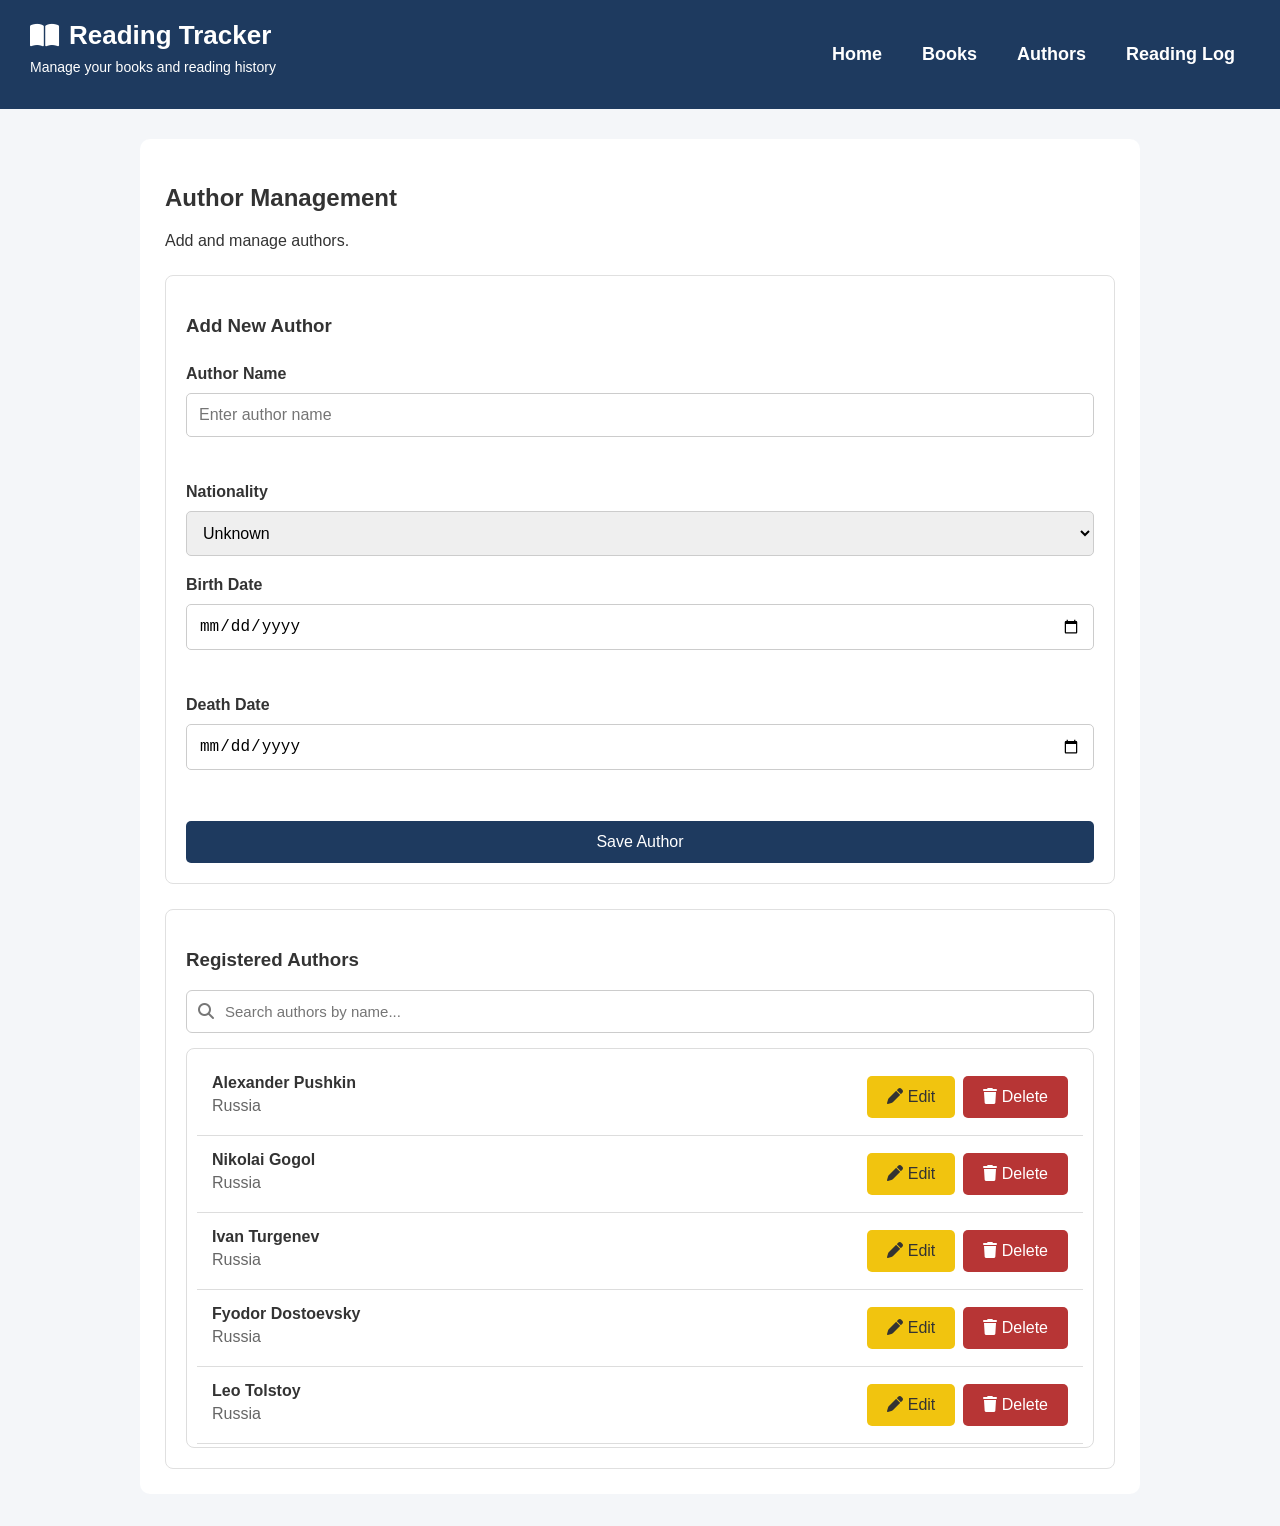
==== authors.html @ 20c5fd81 "Subindo código incompleto - Reading Tracker" ====
<!DOCTYPE html>
<html lang="en">
<head>
    <meta charset="UTF-8">
    <meta name="viewport" content="width=device-width, initial-scale=1.0">

    <title>Authors - Reading Tracker</title>
    <link rel="stylesheet" href="style.css">
    <link rel="stylesheet" href="https://cdnjs.cloudflare.com/ajax/libs/font-awesome/6.7.2/css/all.min.css">
</head>

<body>

    <div id="header-container"></div>

    <main>
        <h2>Author Management</h2>
        <p>Add and manage authors.</p>

        <section>
            <h3 id="form-heading">Add New Author</h3>

            <form id="author-form" novalidate>

                <input type="hidden" id="author-id">

                <label for="author-name">Author Name</label>
                <input
                    type="text"
                    id="author-name"
                    required
                    placeholder="Enter author name"
                >
                <small class="field-error" id="name-error"></small>

                <label for="author-country">Nationality</label>
                <select id="author-country">
                    <option value="">Unknown</option>
                </select>

                <label for="birth-date">Birth Date</label>
                <input type="date" id="birth-date">
                <small class="field-error" id="birth-error"></small>

                <label for="death-date">Death Date</label>
                <input type="date" id="death-date">
                <small class="field-error" id="death-error"></small>

                <button type="submit" id="save-author">
                    Save Author
                </button>

                <button type="button" id="cancel-edit" hidden>
                    Cancel Edit
                </button>

            </form>
        </section>

        <section>
    <h3>Registered Authors</h3>

    <div class="search-box">
        <i class="fa-solid fa-magnifying-glass"></i>
        <input
            type="text"
            id="author-search"
            placeholder="Search authors by name..."
        >
    </div>

    <div class="list-container">
        <div id="authors-list"></div>
    </div>
</section>
    </main>

    <!-- Delete Confirmation Modal -->
<div id="delete-modal" class="delete-modal">

    <div class="delete-content">

        <div class="delete-icon">
            <i class="fa-solid fa-trash"></i>
        </div>

        <h2>Delete Author?</h2>

        <p id="delete-message">
            Are you sure you want to delete this author?
        </p>

        <div class="delete-actions">

            <button type="button" id="cancel-delete">
                Cancel
            </button>

            <button type="button" id="confirm-delete">
                <i class="fa-solid fa-trash"></i>
                Delete
            </button>

        </div>

    </div>

</div>

    <div id="success-modal" class="success-modal">
    <div class="success-content">
        <div class="success-icon">
            <i class="fa-solid fa-check"></i>
        </div>

        <h2>Success!</h2>
        <p id="success-message">Registration completed successfully!</p>

        <button type="button" id="success-button">OK</button>
    </div>
</div>

    <script src="js/components.js"></script>

    <script type="module" src="js/authors.js"></script>
</body>
</html>
---- style.css ----
/* ==============================
   GENERAL
============================== */

* {
    box-sizing: border-box;
}

body {
    font-family: Arial, sans-serif;
    margin: 0;
    padding: 0;
    background-color: #f4f6f9;
    color: #333;
}

main {
    max-width: 1000px;
    margin: 30px auto;
    padding: 25px;
    background-color: white;
    border-radius: 10px;
}

section {
    margin-top: 25px;
    padding: 20px;
    border: 1px solid #e0e0e0;
    border-radius: 8px;
}


/* ==============================
   HEADER
============================== */

#header-container {
    width: 100%;
}

.main-header {
    background-color: #1e3a5f;
    color: white;
    width: 100%;
    box-sizing: border-box;
    padding: 20px 30px;

    display: flex;
    justify-content: space-between;
    align-items: center;
    gap: 20px;
}

.main-header nav {
    display: flex;
    align-items: center;
    justify-content: flex-end;
    flex-wrap: wrap;
    gap: 10px;
    padding-top: 0;
}

.header-title {
    display: flex;
    align-items: center;
    gap: 10px;
    font-size: 26px;
    font-weight: 700;
}

.header-info h1 {
    font-size: 26px;
    font-weight: 700;
    margin: 0;
}

.header-info p {
    margin-top: 8px;
    font-size: 14px;
}

.main-header nav a {
    color: white;
    text-decoration: none;
    font-weight: 600;
    font-size: 18px;
    padding: 10px 15px;
    border-radius: 5px;
    transition: 0.3s;
}

.main-header nav a:hover {
    background-color: white;
    color: #1e3a5f;
}

/* Menu mobile: escondido em computadores */

.menu-toggle {
    display: none;
    background: none;
    border: none;
    color: white;
    font-size: 28px;
    cursor: pointer;
    margin: 0;
    padding: 5px 10px;
}


/* ==============================
   FOOTER
============================== */

.main-footer {
    background-color: #142b47;
    color: white;
    text-align: center;
    padding: 20px;
    margin-top: 30px;
}

footer {
    text-align: center;
    padding: 20px;
    color: #666;
}


/* ==============================
   FORMS AND INPUTS
============================== */

form {
    display: flex;
    flex-direction: column;
    gap: 10px;
}

label {
    font-weight: bold;
    margin-top: 10px;
}

input,
select {
    padding: 12px;
    border: 1px solid #ccc;
    border-radius: 5px;
    font-size: 16px;
    width: 100%;
}

select[multiple] {
    min-height: 90px;
}

textarea {
    padding: 12px;
    border: 1px solid #ccc;
    border-radius: 5px;
    font-family: Arial, sans-serif;
    font-size: 16px;
    resize: vertical;
}

small {
    color: #666;
}

.field-error {
    display: block;
    color: #c62828;
    font-size: 13px;
    min-height: 16px;
}

input:disabled,
select:disabled,
textarea:disabled {
    background-color: #eeeeee;
    cursor: not-allowed;
}


/* ==============================
   GENERAL BUTTONS
============================== */

button {
    background-color: #1e3a5f;
    color: white;
    padding: 12px 20px;
    border: none;
    border-radius: 5px;
    cursor: pointer;
    font-size: 16px;
    margin-top: 15px;
}

button:hover {
    background-color: #315d8d;
}


/* ==============================
   EDIT AND DELETE BUTTONS
============================== */

/* Keep action buttons side by side */

.author-actions,
.book-actions {
    display: flex;
    flex-direction: row;
    gap: 8px;
    align-items: center;
}

.author-actions button,
.book-actions button {
    margin: 0;
}

/* Edit - Yellow */

.author-actions button:first-child,
.book-actions button:first-child,
#readings-list button:first-child {
    background-color: #f1c40f;
    color: #333;
}

.author-actions button:first-child:hover,
.book-actions button:first-child:hover,
#readings-list button:first-child:hover {
    background-color: #d4ac0d;
}

/* Delete - Red */

.author-actions button:last-child,
.book-actions button:last-child,
#readings-list button:last-child {
    background-color: #b73535;
    color: white;
}

.author-actions button:last-child:hover,
.book-actions button:last-child:hover,
#readings-list button:last-child:hover {
    background-color: #922b2b;
}

/* Cancel - Gray */

#cancel-edit,
#cancel-reading-edit,
#cancel-book-edit {
    background-color: #777;
}

#cancel-edit[hidden],
#cancel-reading-edit[hidden],
#cancel-book-edit[hidden] {
    display: none;
}


/* ==============================
   SEARCH BOX
============================== */

.search-box {
    position: relative;
    width: 100%;
    margin: 10px 0 15px;
}

.search-box i {
    position: absolute;
    left: 12px;
    top: 50%;
    transform: translateY(-50%);
    color: #777;
}

.search-box input {
    width: 100%;
    padding: 12px 12px 12px 38px;
    border: 1px solid #ccc;
    border-radius: 6px;
    font-size: 15px;
}

.search-box input:focus {
    outline: none;
    border-color: #1e3a5f;
}


/* ==============================
   AUTHOR MANAGEMENT
============================== */

.author-item {
    display: flex;
    justify-content: space-between;
    align-items: center;
    gap: 15px;
    padding: 15px;
    border-bottom: 1px solid #ddd;
}

.author-item p {
    margin: 5px 0;
    color: #666;
}


/* ==============================
   BOOK MANAGEMENT
============================== */

#books-list {
    padding: 15px;
    background-color: #f4f6f9;
    border-radius: 5px;
}

.book-item {
    display: flex;
    justify-content: space-between;
    align-items: center;
    gap: 15px;
    padding: 15px;
    border-bottom: 1px solid #ddd;
}

.book-item p {
    margin: 5px 0;
    color: #666;
}


/* ==============================
   THEME CREATION
============================== */

.new-theme-container {
    display: flex;
    gap: 10px;
    align-items: stretch;
}

.new-theme-container input {
    flex: 1;
    min-width: 0;
}

.new-theme-container button {
    margin-top: 0;
    white-space: nowrap;
}


/* ==============================
   FIRST READING
============================== */

#first-reading-section {
    margin-top: 20px;
    padding: 20px;
    border: 1px solid #ddd;
    border-radius: 8px;
}

#first-reading-section legend {
    font-weight: bold;
    padding: 0 8px;
}

.checkbox-label {
    display: flex;
    align-items: center;
    gap: 10px;
    cursor: pointer;
}

.checkbox-label input {
    width: auto;
    margin: 0;
}

#first-reading-fields {
    margin-top: 15px;
}

#first-reading-fields:not([hidden]) {
    display: flex;
    flex-direction: column;
    gap: 10px;
}

#first-reading-fields[hidden],
#first-reading-section[hidden] {
    display: none;
}


/* ==============================
   READING MANAGEMENT
============================== */

.table-wrapper {
    overflow-x: auto;
}

table {
    width: 100%;
    border-collapse: collapse;
    margin-top: 15px;
}

th,
td {
    padding: 12px;
    text-align: left;
    border-bottom: 1px solid #ddd;
}

th {
    background-color: #1e3a5f;
    color: white;
}

th button {
    background: transparent;
    margin: 0;
    padding: 4px;
    font-weight: bold;
}

td button {
    margin: 3px;
    padding: 8px;
}

/* Reset reading edit button */

#cancel-reading-edit {
    background-color: #777;
}


/* ==============================
   HOME - DATA MANAGEMENT
============================== */

.library-summary {
    display: flex;
    flex-wrap: wrap;
    gap: 20px;
}

.library-summary p {
    padding: 15px 20px;
    background-color: #f4f6f9;
    border-radius: 8px;
}

#reset-data-button {
    background-color: #b73535;
}

#reset-data-button:hover {
    background-color: #922b2b;
}

#reset-data-button:disabled,
#backup-data-button:disabled {
    opacity: 0.6;
    cursor: not-allowed;
}

#data-message {
    font-weight: bold;
    margin-top: 15px;
}


/* ==============================
   RESPONSIVE DESIGN
============================== */

/* Tablets and mobile devices */

@media (max-width: 768px) {

    .main-header {
        flex-wrap: wrap;
        padding: 20px;
    }

    /* Show hamburger only on small screens */

    .menu-toggle {
        display: block;
    }

    /* Hide navigation until clicked */

    .main-header nav {
        display: none;
        flex-direction: column;
        width: 100%;
        gap: 10px;
        padding-top: 20px;
    }

    /* Show navigation when activated */

    .main-header nav.active {
        display: flex;
    }

    .main-header nav a {
        display: block;
    }
}


/* Small mobile screens */

@media (max-width: 600px) {

    main {
        margin: 15px;
        padding: 15px;
    }

    .author-item,
    .book-item {
        flex-direction: column;
        align-items: flex-start;
    }

    .new-theme-container {
        flex-direction: column;
    }

    .author-actions,
    .book-actions {
        flex-direction: row;
    }
}

.readings-table-container {
    max-height: 400px;
    overflow-y: auto;
    overflow-x: auto;
    border: 1px solid #ddd;
    border-radius: 8px;
}

/* Mantém o cabeçalho da tabela visível durante a rolagem */
.readings-table-container thead th {
    position: sticky;
    top: 0;
    background-color: #1e3a5f;
    color: white;
    z-index: 2;
}

.list-container {
    max-height: 400px;
    overflow-y: auto;
    overflow-x: hidden;
    border: 1px solid #ddd;
    border-radius: 8px;
    padding: 10px;
}

.success-modal {
    display: none;
    position: fixed;
    inset: 0;
    background: rgba(0, 0, 0, 0.5);
    justify-content: center;
    align-items: center;
    z-index: 9999;
}

.success-content {
    background: white;
    padding: 35px;
    border-radius: 15px;
    text-align: center;
    width: 320px;
    max-width: calc(100% - 40px);
    box-shadow: 0 5px 25px rgba(0, 0, 0, 0.2);
    animation: appear 0.3s ease;
}

.success-icon {
    width: 65px;
    height: 65px;
    background: #d4edda;
    color: #28a745;
    border-radius: 50%;
    display: flex;
    align-items: center;
    justify-content: center;
    font-size: 30px;
    margin: 0 auto 15px;
}

.success-content h2 {
    color: #28a745;
    margin-bottom: 10px;
}

.success-content p {
    color: #555;
    margin-bottom: 20px;
}

.success-content button {
    background: #28a745;
    color: white;
    border: none;
    padding: 10px 30px;
    border-radius: 6px;
    cursor: pointer;
}

.success-content button:hover {
    background: #218838;
}

@keyframes appear {
    from {
        opacity: 0;
        transform: scale(0.8);
    }

    to {
        opacity: 1;
        transform: scale(1);
    }
}

/* READING ACTION BUTTONS */

.reading-actions {
    white-space: nowrap;
}

.reading-actions button {
    padding: 8px 14px;
    margin: 3px;
    border-radius: 5px;
    font-size: 14px;
    font-weight: 600;
    transition: 0.2s ease;
}

.reading-actions .edit-button {
    background-color: #f1c40f;
    color: #333;
}

.reading-actions .edit-button:hover {
    background-color: #d4ac0d;
    transform: translateY(-2px);
}

.reading-actions .delete-button {
    background-color: #b73535;
    color: white;
}

.reading-actions .delete-button:hover {
    background-color: #922b2b;
    transform: translateY(-2px);
}

/* ========================================
   SUCCESS MODAL
======================================== */

.success-modal {
    display: none;
    position: fixed;
    inset: 0;
    width: 100%;
    height: 100%;
    background: rgba(0, 0, 0, 0.5);
    justify-content: center;
    align-items: center;
    z-index: 9999;
}

.success-modal.active {
    display: flex;
}

.success-content {
    background: white;
    padding: 30px;
    border-radius: 12px;
    text-align: center;
    width: 350px;
    max-width: 90%;
    box-shadow: 0 5px 20px rgba(0, 0, 0, 0.2);
    animation: appear 0.3s ease;
}

/* ========================================
   DELETE CONFIRMATION MODAL
======================================== */

.delete-modal {
    display: none;
    position: fixed;
    inset: 0;
    background: rgba(0, 0, 0, 0.5);
    justify-content: center;
    align-items: center;
    z-index: 10000;
}

.delete-modal.active {
    display: flex;
}

.delete-content {
    background: white;
    padding: 30px;
    border-radius: 12px;
    width: 380px;
    max-width: 90%;
    text-align: center;
    box-shadow: 0 5px 20px rgba(0, 0, 0, 0.2);
    animation: appear 0.3s ease;
}

.delete-icon {
    width: 60px;
    height: 60px;
    background: #fde8e8;
    color: #b73535;
    border-radius: 50%;
    display: flex;
    align-items: center;
    justify-content: center;
    font-size: 25px;
    margin: 0 auto 15px;
}

.delete-content h2 {
    margin-bottom: 10px;
}

.delete-content p {
    color: #666;
    line-height: 1.5;
    margin-bottom: 25px;
}

.delete-actions {
    display: flex;
    justify-content: center;
    gap: 12px;
}

.delete-actions button {
    padding: 10px 20px;
    border: none;
    border-radius: 6px;
    cursor: pointer;
    font-weight: 600;
}

#cancel-delete {
    background: #e5e7eb;
    color: #333;
}

#cancel-delete:hover {
    background: #d1d5db;
}

#confirm-delete {
    background: #b73535;
    color: white;
}

#confirm-delete:hover {
    background: #922b2b;
}

#confirm-delete:disabled {
    opacity: 0.6;
    cursor: not-allowed;
}

#delete-message {
    white-space: pre-line;
    line-height: 1.6;
}
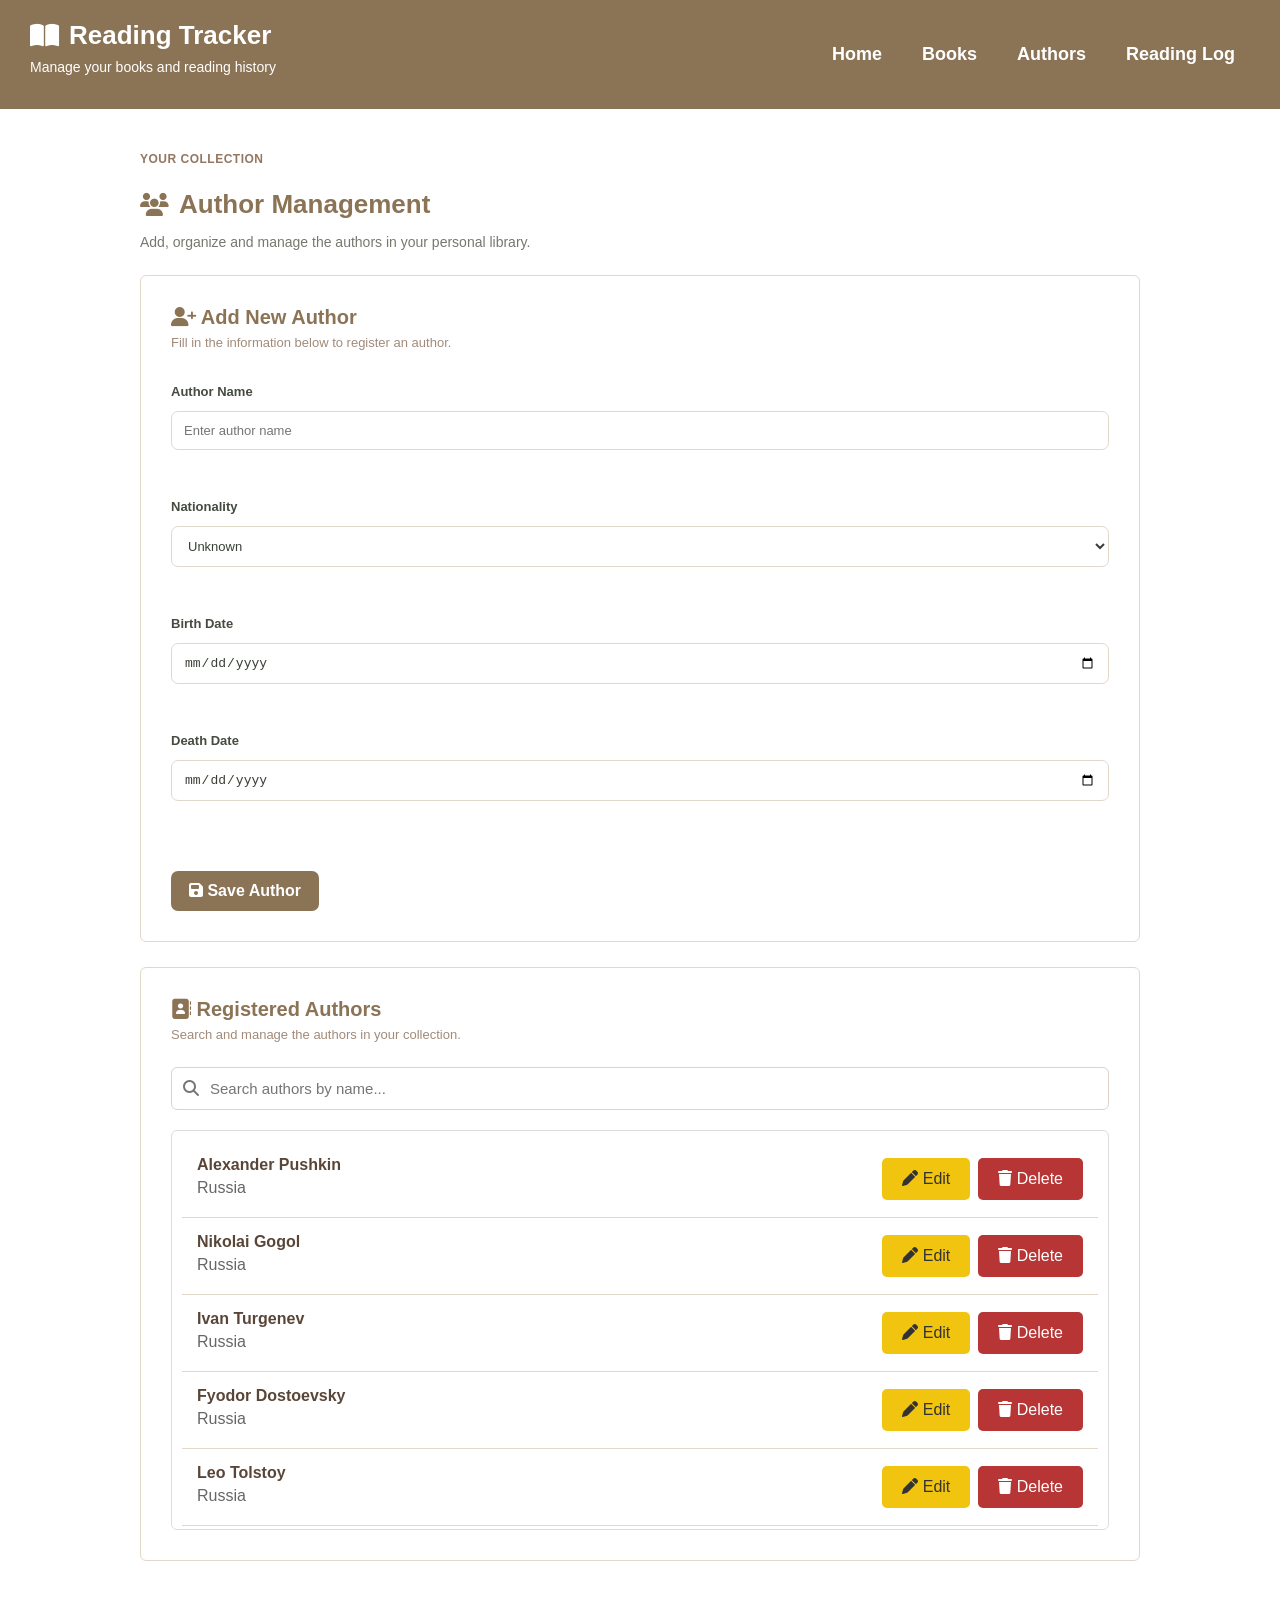
==== commit f8c8e800: "Ajustes no trabalho Reading-Tracker" ====
--- a/authors.html
+++ b/authors.html
@@ -1,128 +1,257 @@
-
 <!DOCTYPE html>
 <html lang="en">
+
 <head>
     <meta charset="UTF-8">
     <meta name="viewport" content="width=device-width, initial-scale=1.0">
 
     <title>Authors - Reading Tracker</title>
+
     <link rel="stylesheet" href="style.css">
-    <link rel="stylesheet" href="https://cdnjs.cloudflare.com/ajax/libs/font-awesome/6.7.2/css/all.min.css">
+
+    <link rel="stylesheet"
+          href="https://cdnjs.cloudflare.com/ajax/libs/font-awesome/6.7.2/css/all.min.css">
 </head>
 
 <body>
 
+    <!-- CABEÇALHO DA PÁGINA -->
     <div id="header-container"></div>
 
-    <main>
-        <h2>Author Management</h2>
-        <p>Add and manage authors.</p>
-
-        <section>
-            <h3 id="form-heading">Add New Author</h3>
+    <main class="books-page authors-page">
+
+        <!-- TÍTULO DA PÁGINA -->
+
+        <div class="page-heading">
+
+            <span class="section-subtitle">YOUR COLLECTION</span>
+
+            <h2>
+                <i class="fa-solid fa-users"></i>
+                Author Management
+            </h2>
+
+            <p>
+                Add, organize and manage the authors in your personal library.
+            </p>
+
+        </div>
+
+
+        <!-- FORMULÁRIO DE CADASTRO DE AUTORES -->
+
+        <section class="content-card">
+
+            <div class="card-heading">
+
+                <h3 id="form-heading">
+                    <i class="fa-solid fa-user-plus"></i>
+                    Add New Author
+                </h3>
+
+                <p>
+                    Fill in the information below to register an author.
+                </p>
+
+            </div>
+
 
             <form id="author-form" novalidate>
 
                 <input type="hidden" id="author-id">
 
+
+                <!-- NOME DO AUTOR -->
+
                 <label for="author-name">Author Name</label>
+
                 <input
                     type="text"
                     id="author-name"
                     required
                     placeholder="Enter author name"
                 >
+
                 <small class="field-error" id="name-error"></small>
 
+
+                <!-- NACIONALIDADE DO AUTOR -->
+
                 <label for="author-country">Nationality</label>
+
                 <select id="author-country">
+
                     <option value="">Unknown</option>
+
                 </select>
 
+                <small class="field-error" id="country-error"></small>
+
+
+                <!-- DATA DE NASCIMENTO -->
+
                 <label for="birth-date">Birth Date</label>
-                <input type="date" id="birth-date">
+
+                <input
+                    type="date"
+                    id="birth-date"
+                >
+
                 <small class="field-error" id="birth-error"></small>
 
+
+                <!-- DATA DE FALECIMENTO -->
+
                 <label for="death-date">Death Date</label>
-                <input type="date" id="death-date">
+
+                <input
+                    type="date"
+                    id="death-date"
+                >
+
                 <small class="field-error" id="death-error"></small>
 
-                <button type="submit" id="save-author">
-                    Save Author
+
+                <!-- BOTÕES DO FORMULÁRIO -->
+
+                <div class="form-actions">
+
+                    <button type="submit" id="save-author">
+
+                        <i class="fa-solid fa-floppy-disk"></i>
+                        Save Author
+
+                    </button>
+
+                    <button
+                        type="button"
+                        id="cancel-edit"
+                        hidden>
+
+                        <i class="fa-solid fa-xmark"></i>
+                        Cancel Edit
+
+                    </button>
+
+                </div>
+
+            </form>
+
+        </section>
+
+
+        <!-- LISTA DE AUTORES CADASTRADOS -->
+
+        <section class="content-card">
+
+            <div class="card-heading">
+
+                <h3>
+                    <i class="fa-solid fa-address-book"></i>
+                    Registered Authors
+                </h3>
+
+                <p>
+                    Search and manage the authors in your collection.
+                </p>
+
+            </div>
+
+
+            <!-- CAMPO DE PESQUISA -->
+
+            <div class="search-box">
+
+                <i class="fa-solid fa-magnifying-glass"></i>
+
+                <input
+                    type="text"
+                    id="author-search"
+                    placeholder="Search authors by name..."
+                >
+
+            </div>
+
+
+            <!-- EXIBIÇÃO DA LISTA DE AUTORES -->
+
+            <div class="list-container">
+
+                <div id="authors-list"></div>
+
+            </div>
+
+        </section>
+
+    </main>
+
+
+    <!-- MODAL DE CONFIRMAÇÃO DE EXCLUSÃO -->
+
+    <div id="delete-modal" class="delete-modal">
+
+        <div class="delete-content">
+
+            <div class="delete-icon">
+                <i class="fa-solid fa-trash"></i>
+            </div>
+
+            <h2>Delete Author?</h2>
+
+            <p id="delete-message">
+                Are you sure you want to delete this author?
+            </p>
+
+            <div class="delete-actions">
+
+                <button type="button" id="cancel-delete">
+                    Cancel
                 </button>
 
-                <button type="button" id="cancel-edit" hidden>
-                    Cancel Edit
+                <button type="button" id="confirm-delete">
+
+                    <i class="fa-solid fa-trash"></i>
+                    Delete
+
                 </button>
 
-            </form>
-        </section>
-
-        <section>
-    <h3>Registered Authors</h3>
-
-    <div class="search-box">
-        <i class="fa-solid fa-magnifying-glass"></i>
-        <input
-            type="text"
-            id="author-search"
-            placeholder="Search authors by name..."
-        >
+            </div>
+
+        </div>
+
     </div>
 
-    <div class="list-container">
-        <div id="authors-list"></div>
+
+    <!-- MODAL DE SUCESSO -->
+
+    <div id="success-modal" class="success-modal">
+
+        <div class="success-content">
+
+            <div class="success-icon">
+                <i class="fa-solid fa-check"></i>
+            </div>
+
+            <h2>Success!</h2>
+
+            <p id="success-message">
+                Registration completed successfully!
+            </p>
+
+            <button type="button" id="success-button">
+                OK
+            </button>
+
+        </div>
+
     </div>
-</section>
-    </main>
-
-    <!-- Delete Confirmation Modal -->
-<div id="delete-modal" class="delete-modal">
-
-    <div class="delete-content">
-
-        <div class="delete-icon">
-            <i class="fa-solid fa-trash"></i>
-        </div>
-
-        <h2>Delete Author?</h2>
-
-        <p id="delete-message">
-            Are you sure you want to delete this author?
-        </p>
-
-        <div class="delete-actions">
-
-            <button type="button" id="cancel-delete">
-                Cancel
-            </button>
-
-            <button type="button" id="confirm-delete">
-                <i class="fa-solid fa-trash"></i>
-                Delete
-            </button>
-
-        </div>
-
-    </div>
-
-</div>
-
-    <div id="success-modal" class="success-modal">
-    <div class="success-content">
-        <div class="success-icon">
-            <i class="fa-solid fa-check"></i>
-        </div>
-
-        <h2>Success!</h2>
-        <p id="success-message">Registration completed successfully!</p>
-
-        <button type="button" id="success-button">OK</button>
-    </div>
-</div>
+
+
+    <!-- ARQUIVOS JAVASCRIPT -->
 
     <script src="js/components.js"></script>
 
     <script type="module" src="js/authors.js"></script>
+
 </body>
-</html>
+</html>
--- a/style.css
+++ b/style.css
@@ -11,7 +11,7 @@
     font-family: Arial, sans-serif;
     margin: 0;
     padding: 0;
-    background-color: #f4f6f9;
+    background-color: #ffffff;
     color: #333;
 }
 
@@ -20,14 +20,14 @@
     margin: 30px auto;
     padding: 25px;
     background-color: white;
-    border-radius: 10px;
+    border-radius: 7px;
 }
 
 section {
     margin-top: 25px;
     padding: 20px;
-    border: 1px solid #e0e0e0;
-    border-radius: 8px;
+    border: 1px solid #e2d8ca;
+    border-radius: 6px;
 }
 
 
@@ -40,7 +40,7 @@
 }
 
 .main-header {
-    background-color: #1e3a5f;
+    background-color: #8b7355;
     color: white;
     width: 100%;
     box-sizing: border-box;
@@ -92,7 +92,7 @@
 
 .main-header nav a:hover {
     background-color: white;
-    color: #1e3a5f;
+    color: #8b7355;
 }
 
 /* Menu mobile: escondido em computadores */
@@ -114,7 +114,7 @@
 ============================== */
 
 .main-footer {
-    background-color: #142b47;
+    background-color: #725d45;
     color: white;
     text-align: center;
     padding: 20px;
@@ -146,7 +146,7 @@
 input,
 select {
     padding: 12px;
-    border: 1px solid #ccc;
+    border: 1px solid #dfd2c8;
     border-radius: 5px;
     font-size: 16px;
     width: 100%;
@@ -158,7 +158,7 @@
 
 textarea {
     padding: 12px;
-    border: 1px solid #ccc;
+    border: 1px solid #dfd2c8;
     border-radius: 5px;
     font-family: Arial, sans-serif;
     font-size: 16px;
@@ -189,7 +189,7 @@
 ============================== */
 
 button {
-    background-color: #1e3a5f;
+    background-color: #8b7355;
     color: white;
     padding: 12px 20px;
     border: none;
@@ -200,7 +200,7 @@
 }
 
 button:hover {
-    background-color: #315d8d;
+    background-color: #d8c8ad;
 }
 
 
@@ -258,7 +258,7 @@
 #cancel-edit,
 #cancel-reading-edit,
 #cancel-book-edit {
-    background-color: #777;
+    background-color: #dbd2d2;
 }
 
 #cancel-edit[hidden],
@@ -289,14 +289,14 @@
 .search-box input {
     width: 100%;
     padding: 12px 12px 12px 38px;
-    border: 1px solid #ccc;
+    border: 1px solid #dfd2c8;
     border-radius: 6px;
     font-size: 15px;
 }
 
 .search-box input:focus {
     outline: none;
-    border-color: #1e3a5f;
+    border-color: #8b7355;
 }
 
 
@@ -310,7 +310,7 @@
     align-items: center;
     gap: 15px;
     padding: 15px;
-    border-bottom: 1px solid #ddd;
+    border-bottom: 1px solid #e2d8ca;
 }
 
 .author-item p {
@@ -325,7 +325,7 @@
 
 #books-list {
     padding: 15px;
-    background-color: #f4f6f9;
+    background-color: transparent;
     border-radius: 5px;
 }
 
@@ -335,7 +335,7 @@
     align-items: center;
     gap: 15px;
     padding: 15px;
-    border-bottom: 1px solid #ddd;
+    border-bottom: 1px solid #e2d8ca;
 }
 
 .book-item p {
@@ -371,21 +371,21 @@
 
 #first-reading-section {
     margin-top: 20px;
-    padding: 20px;
-    border: 1px solid #ddd;
-    border-radius: 8px;
+    padding: 0;
+    border: 0;
 }
 
 #first-reading-section legend {
-    font-weight: bold;
-    padding: 0 8px;
+    padding: 0;
+    font-weight: normal;
 }
 
 .checkbox-label {
-    display: flex;
-    align-items: center;
-    gap: 10px;
+    display: inline-flex;
+    align-items: center;
+    gap: 8px;
     cursor: pointer;
+    font-weight: normal;
 }
 
 .checkbox-label input {
@@ -394,7 +394,7 @@
 }
 
 #first-reading-fields {
-    margin-top: 15px;
+    margin-top: 12px;
 }
 
 #first-reading-fields:not([hidden]) {
@@ -427,11 +427,11 @@
 td {
     padding: 12px;
     text-align: left;
-    border-bottom: 1px solid #ddd;
+    border-bottom: 1px solid #e2d8ca;
 }
 
 th {
-    background-color: #1e3a5f;
+    background-color: #8b7355;
     color: white;
 }
 
@@ -450,7 +450,7 @@
 /* Reset reading edit button */
 
 #cancel-reading-edit {
-    background-color: #777;
+    background-color: #9e9d9d;
 }
 
 
@@ -466,8 +466,8 @@
 
 .library-summary p {
     padding: 15px 20px;
-    background-color: #f4f6f9;
-    border-radius: 8px;
+    background-color: transparent;
+    border-radius: 6px;
 }
 
 #reset-data-button {
@@ -561,14 +561,14 @@
     overflow-y: auto;
     overflow-x: auto;
     border: 1px solid #ddd;
-    border-radius: 8px;
+    border-radius: 6px;
 }
 
 /* Mantém o cabeçalho da tabela visível durante a rolagem */
 .readings-table-container thead th {
     position: sticky;
     top: 0;
-    background-color: #1e3a5f;
+    background-color: #8b7355;
     color: white;
     z-index: 2;
 }
@@ -578,7 +578,7 @@
     overflow-y: auto;
     overflow-x: hidden;
     border: 1px solid #ddd;
-    border-radius: 8px;
+    border-radius: 6px;
     padding: 10px;
 }
 
@@ -673,7 +673,6 @@
 
 .reading-actions .edit-button:hover {
     background-color: #d4ac0d;
-    transform: translateY(-2px);
 }
 
 .reading-actions .delete-button {
@@ -683,7 +682,6 @@
 
 .reading-actions .delete-button:hover {
     background-color: #922b2b;
-    transform: translateY(-2px);
 }
 
 /* ========================================
@@ -709,7 +707,7 @@
 .success-content {
     background: white;
     padding: 30px;
-    border-radius: 12px;
+    border-radius: 6px;
     text-align: center;
     width: 350px;
     max-width: 90%;
@@ -738,7 +736,7 @@
 .delete-content {
     background: white;
     padding: 30px;
-    border-radius: 12px;
+    border-radius: 6px;
     width: 380px;
     max-width: 90%;
     text-align: center;
@@ -809,4 +807,940 @@
 #delete-message {
     white-space: pre-line;
     line-height: 1.6;
-}+}
+
+.modal-overlay {
+    position: fixed;
+    inset: 0;
+    background: rgba(0, 0, 0, 0.5);
+    display: flex;
+    justify-content: center;
+    align-items: center;
+    z-index: 1000;
+}
+
+.modal-overlay.hidden {
+    display: none;
+}
+
+.modal-content {
+    background: white;
+    padding: 30px;
+    border-radius: 6px;
+    width: 90%;
+    max-width: 420px;
+    text-align: center;
+    box-shadow: 0 4px 20px rgba(0, 0, 0, 0.2);
+}
+
+.modal-icon {
+    font-size: 35px;
+    margin-bottom: 10px;
+}
+
+.modal-title {
+    margin-bottom: 12px;
+    color: #8b7355;
+}
+
+.modal-message {
+    color: #555;
+    line-height: 1.5;
+    margin-bottom: 25px;
+}
+
+.modal-actions {
+    display: flex;
+    justify-content: center;
+    gap: 12px;
+}
+
+.btn-cancel,
+.btn-reset {
+    padding: 10px 18px;
+    border: none;
+    border-radius: 6px;
+    cursor: pointer;
+    font-weight: bold;
+}
+
+.btn-cancel {
+    background: #e5e7eb;
+    color: #a4a1a1;
+}
+
+.btn-reset {
+    background: #dc3545;
+    color: white;
+}
+
+th button[data-sort] {
+    background: transparent;
+    border: none;
+    color: inherit;
+    font: inherit;
+    font-weight: bold;
+    cursor: pointer;
+    display: inline-flex;
+    align-items: center;
+    gap: 7px;
+}
+
+th button[data-sort] i {
+    font-size: 12px;
+    opacity: 0.7;
+}
+
+th button[data-sort]:hover {
+    color: #8b7355;
+}
+
+th button[data-sort]:hover i {
+    opacity: 1;
+}
+
+/* ==============================
+   HOME DASHBOARD
+============================== */
+
+.home-page {
+    max-width: 1050px;
+    margin: 40px auto;
+    padding: 0 25px 40px;
+}
+
+/* Welcome */
+
+.home-hero {
+    position: relative;
+    display: flex;
+    justify-content: space-between;
+    align-items: center;
+    overflow: hidden;
+    padding: 38px 42px;
+    margin-bottom: 30px;
+    background: #8b7355;
+    border-radius: 6px;
+    color: white;
+    box-shadow: none;
+}
+
+.hero-text {
+    max-width: 650px;
+    position: relative;
+    z-index: 1;
+}
+
+.hero-label {
+    display: inline-flex;
+    align-items: center;
+    gap: 8px;
+    margin-bottom: 14px;
+    color: #f1e8dc;
+    font-size: 12px;
+    font-weight: 700;
+    letter-spacing: 0.5px;
+}
+
+.home-hero h2 {
+    margin: 0 0 12px;
+    color: white;
+    font-size: 29px;
+}
+
+.home-hero p {
+    margin: 0;
+    color: #f8f4ed;
+    font-size: 15px;
+    line-height: 1.7;
+}
+
+.hero-decoration {
+    display: flex;
+    align-items: center;
+    justify-content: center;
+    width: 125px;
+    height: 125px;
+    margin-left: 20px;
+    flex-shrink: 0;
+    border-radius: 50%;
+    background: rgba(255, 255, 255, 0.10);
+    color: rgba(255, 255, 255, 0.85);
+    font-size: 55px;
+}
+
+/* Dashboard Sections */
+
+.home-page .dashboard-section {
+    padding: 28px 30px;
+    margin-bottom: 25px;
+    background: white;
+    border: 1px solid #e2d8ca;
+    border-radius: 6px;
+    box-shadow: none;
+}
+
+.section-heading {
+    display: flex;
+    justify-content: space-between;
+    align-items: center;
+    margin-bottom: 22px;
+}
+
+.section-subtitle {
+    color: #927763;
+    font-size: 12px;
+    font-weight: 700;
+    letter-spacing: 0.5px;
+}
+
+.section-heading h3 {
+    margin: 5px 0;
+    color: #8b7355;
+    font-size: 21px;
+}
+
+.section-heading p {
+    margin: 0;
+    color: #77786d;
+    font-size: 13px;
+}
+
+/* Summary Cards */
+
+.home-page .library-summary {
+    display: grid;
+    grid-template-columns: repeat(3, minmax(0, 1fr));
+    gap: 18px;
+}
+
+.summary-card {
+    display: flex;
+    align-items: center;
+    gap: 16px;
+    min-width: 0;
+    padding: 22px 18px;
+    background: #f5f0e8;
+    border: 1px solid #f1e8dc;
+    border-radius: 7px;
+    transition: background-color 0.2s ease;
+}
+
+.summary-card:hover {
+    box-shadow: none;
+}
+
+.summary-icon {
+    display: flex;
+    align-items: center;
+    justify-content: center;
+    width: 48px;
+    height: 48px;
+    flex-shrink: 0;
+    border-radius: 6px;
+    background: #f1e8dc;
+    color: #8b7355;
+    font-size: 20px;
+}
+
+.authors-card .summary-icon {
+    background: #f1e8dc;
+    color: #d8c8ad;
+}
+
+.readings-card .summary-icon {
+    background: #eee9dc;
+    color: #766b50;
+}
+
+.summary-info {
+    display: flex;
+    flex-direction: column;
+    gap: 3px;
+}
+
+.summary-label {
+    color: #696d61;
+    font-size: 12px;
+}
+
+.summary-info strong {
+    color: #8b7355;
+    font-size: 27px;
+    line-height: 1.2;
+}
+
+.summary-description {
+    color: #858477;
+    font-size: 12px;
+}
+
+/* Data Management */
+
+.management-heading-icon {
+    display: flex;
+    align-items: center;
+    justify-content: center;
+    width: 45px;
+    height: 45px;
+    border-radius: 7px;
+    background: #f1e8dc;
+    color: #8b7355;
+    font-size: 20px;
+}
+
+.management-content {
+    display: flex;
+    justify-content: space-between;
+    align-items: center;
+    gap: 25px;
+    padding: 20px;
+    background: #f5f0e8;
+    border: 1px solid #f1e8dc;
+    border-radius: 7px;
+}
+
+.management-info h4 {
+    margin: 0 0 7px;
+    color: #6f5949;
+    font-size: 15px;
+}
+
+.management-info p {
+    max-width: 520px;
+    margin: 0;
+    color: #77786d;
+    font-size: 13px;
+    line-height: 1.6;
+}
+
+.management-buttons {
+    display: flex;
+    gap: 10px;
+    flex-shrink: 0;
+}
+
+.management-buttons button {
+    display: inline-flex;
+    align-items: center;
+    justify-content: center;
+    gap: 8px;
+    padding: 11px 16px;
+    border: none;
+    border-radius: 7px;
+    color: white;
+    font-size: 13px;
+    font-weight: 600;
+    cursor: pointer;
+    transition: background-color 0.2s ease;
+}
+
+.management-buttons button:hover:not(:disabled) {
+}
+
+.backup-button {
+    background: #8b7355;
+}
+
+.backup-button:hover:not(:disabled) {
+    background: #d8c8ad;
+}
+
+.reset-button {
+    background: #c74747;
+}
+
+.reset-button:hover:not(:disabled) {
+    background: #a93636;
+}
+
+.management-buttons button:disabled {
+    opacity: 0.55;
+    cursor: not-allowed;
+}
+
+/* Status Message */
+
+#data-message {
+    margin: 15px 0 0;
+    color: #d8c8ad;
+    font-size: 13px;
+}
+
+/* ==============================
+   RESET CONFIRMATION MODAL
+============================== */
+
+.modal-overlay {
+    position: fixed;
+    inset: 0;
+    display: flex;
+    align-items: center;
+    justify-content: center;
+    padding: 20px;
+    background: rgba(15, 28, 45, 0.58);
+    backdrop-filter: blur(3px);
+    z-index: 2000;
+}
+
+.modal-overlay.hidden {
+    display: none;
+}
+
+.modal-content {
+    width: 100%;
+    max-width: 430px;
+    padding: 32px;
+    background: white;
+    border-radius: 6px;
+    text-align: center;
+    box-shadow: 0 15px 45px rgba(0, 0, 0, 0.18);
+    animation: modalAppear 0.2s ease;
+}
+
+@keyframes modalAppear {
+    from {
+        opacity: 0;
+        transform: translateY(10px);
+    }
+
+    to {
+        opacity: 1;
+        transform: translateY(0);
+    }
+}
+
+.modal-icon {
+    display: flex;
+    align-items: center;
+    justify-content: center;
+    width: 58px;
+    height: 58px;
+    margin: 0 auto 17px;
+    border-radius: 50%;
+    background: #f4f7f5;
+    color: #c74747;
+    font-size: 25px;
+}
+
+.modal-title {
+    margin: 0 0 12px;
+    color: #8b7355;
+    font-size: 22px;
+}
+
+.modal-message {
+    margin: 0 0 25px;
+    color: #8b786a;
+    font-size: 14px;
+    line-height: 1.7;
+}
+
+.modal-actions {
+    display: flex;
+    justify-content: center;
+    gap: 12px;
+}
+
+.modal-actions button {
+    display: inline-flex;
+    align-items: center;
+    justify-content: center;
+    gap: 7px;
+    padding: 11px 20px;
+    border: none;
+    border-radius: 7px;
+    font-size: 13px;
+    font-weight: 600;
+    cursor: pointer;
+    transition: background 0.2s ease;
+}
+
+.btn-cancel {
+    background: #edf0f4;
+    color: #ababac;
+}
+
+.btn-cancel:hover {
+    background: #e5e1d6;
+}
+
+.btn-reset {
+    background: #c74747;
+    color: white;
+}
+
+.btn-reset:hover {
+    background: #a93636;
+}
+
+.modal-actions button:disabled {
+    opacity: 0.6;
+    cursor: not-allowed;
+}
+
+/* ==============================
+   RESPONSIVE
+============================== */
+
+@media (max-width: 750px) {
+
+    .home-page {
+        margin-top: 25px;
+        padding: 0 15px 30px;
+    }
+
+    .home-hero {
+        padding: 28px 25px;
+    }
+
+    .home-hero h2 {
+        font-size: 23px;
+    }
+
+    .hero-decoration {
+        width: 85px;
+        height: 85px;
+        font-size: 38px;
+    }
+
+    .home-page .library-summary {
+        grid-template-columns: 1fr;
+        gap: 12px;
+    }
+
+    .management-content {
+        align-items: flex-start;
+        flex-direction: column;
+    }
+
+    .management-buttons {
+        width: 100%;
+        flex-wrap: wrap;
+    }
+}
+
+@media (max-width: 480px) {
+
+    .hero-decoration {
+        display: none;
+    }
+
+    .home-page .dashboard-section {
+        padding: 22px 18px;
+    }
+
+    .management-buttons {
+        flex-direction: column;
+    }
+
+    .management-buttons button {
+        width: 100%;
+    }
+
+    .modal-content {
+        padding: 25px 20px;
+    }
+}
+
+/* ==============================
+   BOOK MANAGEMENT
+============================== */
+
+.books-page {
+    max-width: 1050px;
+    margin: 40px auto;
+    padding: 0 25px 40px;
+}
+
+.page-heading {
+    margin-bottom: 25px;
+}
+
+.page-heading h2 {
+    display: flex;
+    align-items: center;
+    gap: 10px;
+    margin-bottom: 8px;
+    color: #8b7355;
+    font-size: 26px;
+}
+
+.page-heading h2 i {
+    font-size: 23px;
+}
+
+.page-heading p {
+    color: #77786d;
+    font-size: 14px;
+}
+
+/* Form and list cards */
+
+.books-page .content-card {
+    padding: 30px;
+    margin-bottom: 25px;
+    background: white;
+    border: 1px solid #e2d8ca;
+    border-radius: 6px;
+    box-shadow: none;
+}
+
+.books-page .card-heading {
+    margin-bottom: 25px;
+}
+
+.books-page .card-heading h3 {
+    margin: 0 0 6px;
+    color: #8b7355;
+    font-size: 20px;
+}
+
+.books-page .card-heading p {
+    margin: 0;
+    color: #a18b7a;
+    font-size: 13px;
+}
+
+/* Form layout */
+
+.books-page form {
+    display: flex;
+    flex-direction: column;
+    gap: 12px;
+}
+
+.books-page form label {
+    margin-top: 9px;
+    color: #454b40;
+    font-size: 13px;
+    font-weight: 600;
+}
+
+.books-page form input,
+.books-page form select,
+.books-page form textarea {
+    width: 100%;
+    box-sizing: border-box;
+    padding: 11px 12px;
+    border: 1px solid #e2d8ca;
+    border-radius: 7px;
+    background: #fff;
+    color: #383f36;
+    font-size: 13px;
+    transition: border-color 0.2s, box-shadow 0.2s;
+}
+
+.books-page form input:focus,
+.books-page form select:focus,
+.books-page form textarea:focus {
+    outline: none;
+    border-color: #d8c8ad;
+    box-shadow: 0 0 0 3px rgba(82, 121, 165, 0.12);
+}
+
+.books-page form select[multiple] {
+    min-height: 120px;
+}
+
+.books-page form small {
+    font-size: 12px;
+    color: #858477;
+}
+
+/* Form buttons */
+
+.books-page form button {
+    width: fit-content;
+    min-width: 125px;
+    padding: 11px 18px;
+    border: none;
+    border-radius: 7px;
+    background: #8b7355;
+    color: white;
+    font-weight: 600;
+    cursor: pointer;
+    transition: background-color 0.2s;
+}
+
+.books-page form button:hover {
+    background: #d8c8ad;
+}
+
+.books-page form button[type="button"] {
+    background: #e9edf2;
+    color: #40536b;
+}
+
+.books-page form button[type="button"]:hover {
+    background: #dce3eb;
+}
+
+/* Book list */
+
+.books-page .search-box {
+    margin-bottom: 20px;
+}
+
+.books-page .list-container {
+    overflow-x: auto;
+}
+
+.books-page .table-wrapper {
+    width: 100%;
+    overflow-x: auto;
+}
+
+.books-page table {
+    width: 100%;
+    border-collapse: collapse;
+}
+
+.books-page th {
+    padding: 13px;
+    background: #eeece3;
+    color: #806650;
+    text-align: left;
+    font-size: 12px;
+    white-space: nowrap;
+}
+
+.books-page td {
+    padding: 13px;
+    border-bottom: 1px solid #edf0f4;
+    color: #55594f;
+    font-size: 13px;
+}
+
+.books-page tbody tr:hover {
+    background: #f5f0e8;
+}
+
+/* Sorting buttons */
+
+.books-page th button[data-sort] {
+    display: inline-flex;
+    align-items: center;
+    gap: 7px;
+    padding: 0;
+    border: none;
+    background: transparent;
+    color: inherit;
+    font: inherit;
+    font-weight: 600;
+    cursor: pointer;
+}
+
+.books-page th button[data-sort] i {
+    font-size: 12px;
+    opacity: 0.7;
+}
+
+/* Responsive */
+
+@media (max-width: 650px) {
+    .books-page {
+        margin-top: 25px;
+        padding: 0 15px 30px;
+    }
+
+    .books-page .content-card {
+        padding: 20px 16px;
+    }
+
+    .books-page form button {
+        width: 100%;
+    }
+}
+
+/* ==============================
+   AUTHORS PAGE
+============================== */
+
+.authors-page .form-actions {
+    display: flex;
+    gap: 10px;
+    margin-top: 15px;
+}
+
+.authors-page .form-actions button {
+    width: fit-content;
+    min-width: 125px;
+}
+
+@media (max-width: 650px) {
+    .authors-page .form-actions {
+        flex-direction: column;
+    }
+
+    .authors-page .form-actions button {
+        width: 100%;
+    }
+}
+
+/* ==============================
+   READINGS PAGE
+============================== */
+
+.readings-page .form-actions {
+    display: flex;
+    gap: 10px;
+    margin-top: 15px;
+}
+
+.readings-page .form-actions button {
+    width: fit-content;
+    min-width: 125px;
+}
+
+/* Reading table */
+
+.readings-page .table-wrapper {
+    width: 100%;
+    overflow-x: auto;
+}
+
+.readings-page table {
+    min-width: 650px;
+}
+
+/* Sorting buttons */
+
+.readings-page th button[data-sort] {
+    display: inline-flex;
+    align-items: center;
+    gap: 7px;
+    padding: 5px 0;
+    border: none;
+    background: transparent;
+    color: inherit;
+    font: inherit;
+    font-weight: 600;
+    cursor: pointer;
+}
+
+.readings-page th button[data-sort]:hover {
+    color: #d8c8ad;
+}
+
+.readings-page th button[data-sort] i {
+    font-size: 12px;
+    opacity: 0.7;
+}
+
+@media (max-width: 650px) {
+    .readings-page .form-actions {
+        flex-direction: column;
+    }
+
+    .readings-page .form-actions button {
+        width: 100%;
+    }
+}
+
+/* ==============================
+   READING LOG ACTION BUTTONS
+============================== */
+
+.readings-page .reading-actions {
+    display: flex;
+    align-items: center;
+    gap: 8px;
+    white-space: nowrap;
+}
+
+.readings-page .reading-actions button {
+    display: inline-flex;
+    align-items: center;
+    justify-content: center;
+    gap: 6px;
+    padding: 8px 12px;
+    border: none;
+    border-radius: 6px;
+    font-size: 12px;
+    font-weight: 600;
+    cursor: pointer;
+    transition: background-color 0.2s;
+}
+
+/* Edit - Yellow */
+
+.readings-page .reading-actions .edit-button {
+    background-color: #f2c94c;
+    color: #493900;
+}
+
+.readings-page .reading-actions .edit-button:hover {
+    background-color: #e5b936;
+}
+
+/* Delete - Red */
+
+.readings-page .reading-actions .delete-button {
+    background-color: #c0393b;
+    color: white;
+}
+
+.readings-page .reading-actions .delete-button:hover {
+    background-color: #a93234;
+}
+
+.readings-page .reading-actions button:disabled {
+    opacity: 0.6;
+    cursor: not-allowed;
+}
+
+/* ==============================
+   LIGHT BROWN / TRANSPARENT LOOK
+============================== */
+body {
+    background: transparent !important;
+    color: #594638;
+}
+main, section, .main-header, .main-footer, .home-hero {
+    background: transparent !important;
+    box-shadow: none !important;
+}
+.main-header {
+    color: #725d45;
+    border-bottom: 1px solid #e2d8ca;
+}
+.main-header nav a, .menu-toggle {
+    color: #725d45;
+}
+.main-header nav a:hover {
+    background: #f2e8e0;
+    color: #79583f;
+}
+.home-hero h2, .home-hero p, .hero-label {
+    color: #79583f;
+}
+.main-footer {
+    color: #79583f;
+    border-top: 1px solid #e2d8ca;
+}
+
+
+/* ==============================
+   HEADER BEGE ESCURO EM TODAS AS PAGINAS
+============================== */
+body {
+    background-color: #ffffff !important;
+}
+
+.main-header {
+    background-color: #8b7355 !important;
+    color: #ffffff !important;
+    border-bottom: none !important;
+}
+
+.main-header nav a,
+.main-header .menu-toggle,
+.menu-toggle {
+    color: #ffffff !important;
+}
+
+.main-header nav a:hover {
+    background-color: #f2e8e0 !important;
+    color: #725d45 !important;
+}
